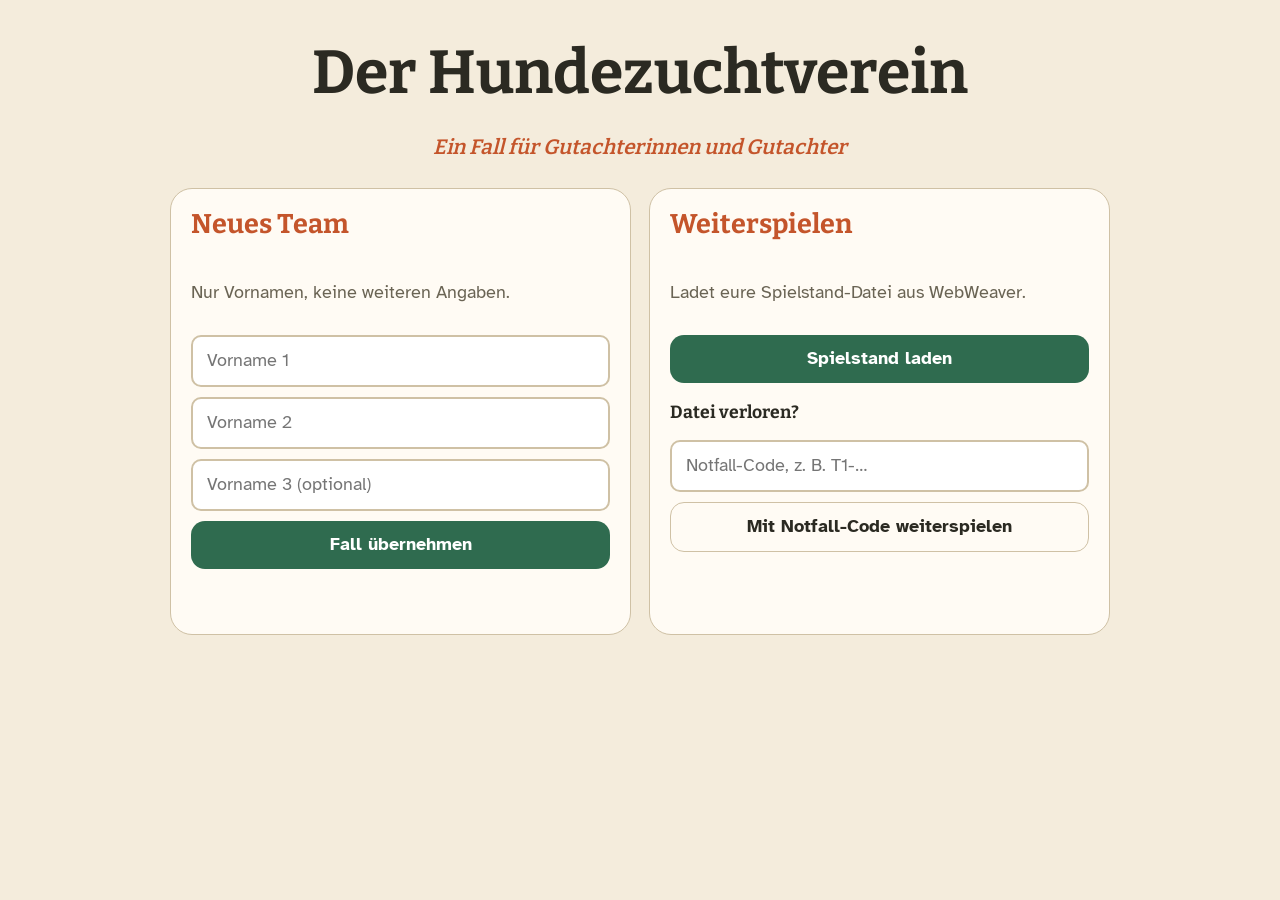
==== raum1/index.html @ d5e6dd5d "Add files via upload" ====
<!DOCTYPE html>
<html lang="de">
<head>
<meta charset="utf-8">
<meta name="viewport" content="width=device-width, initial-scale=1, viewport-fit=cover">
<meta name="robots" content="noindex">
<title>Der Hundezuchtverein</title>
<link rel="stylesheet" href="../engine/tresor.css?v=20261101f">
</head>
<body>
<div id="preview-hint">Das Spiel wird geladen …<br><br>Bleibt diese Meldung stehen, öffnet den Link in Safari und ladet die Seite neu.<br>Hilft das nicht, fehlen Dateien: Bitte der Lehrkraft Bescheid geben.</div>
<script src="../engine/tresor.js?v=20261101f"></script>
<script src="raum1.js?v=20261101f"></script>
</body>
</html>
---- engine/tresor.css ----
/* HUNDEZUCHTVEREIN · helles Design (Kopie der Engine-Gestaltung, bewusst anders als das Evolutionsspiel) */
@font-face { font-family: "Bitter"; src: url("fonts/bitter-latin-600-normal.woff2") format("woff2"); font-weight: 600; font-display: swap; }
@font-face { font-family: "Bitter"; src: url("fonts/bitter-latin-700-normal.woff2") format("woff2"); font-weight: 700; font-display: swap; }
@font-face { font-family: "Atkinson"; src: url("fonts/atkinson-hyperlegible-latin-400-normal.woff2") format("woff2"); font-weight: 400; font-display: swap; }
@font-face { font-family: "Atkinson"; src: url("fonts/atkinson-hyperlegible-latin-700-normal.woff2") format("woff2"); font-weight: 700; font-display: swap; }

:root {
  --night: #F4ECDC; --panel: rgba(255, 252, 245, .97); --panel-solid: #FFFCF5; --line: #CFC1A5;
  --ink: #2B2A22; --muted: #6A6454; --brass: #2F6B4F; --brass-hi: #C4552B; --ok: #2F7D4F; --no: #B3412B;
  --paper: #FFF8E1; --paper-ink: #2B2418;
  --card: #FFFFFF; --card-on: #E3F0E7; --line-hi: #8FA89A; --on-accent: #FFFFFF; --stage-bg: #E4D8C0;
  --serif: "Bitter", Georgia, "Times New Roman", serif;
  --sans: "Atkinson", -apple-system, "Segoe UI", system-ui, sans-serif;
  color-scheme: light;
}
*, *::before, *::after { box-sizing: border-box; }
html, body { height: 100%; margin: 0; }
body { background: var(--night); color: var(--ink); font-family: var(--sans); font-size: 18px; line-height: 1.55;
  -webkit-text-size-adjust: 100%; -webkit-tap-highlight-color: transparent; }
h1, h2, h3 { font-family: var(--serif); font-weight: 700; line-height: 1.15; margin: 0 0 .4em; }
button, input, textarea { font: inherit; color: inherit; }
:focus-visible { outline: 3px solid var(--brass-hi); outline-offset: 3px; }
.muted { color: var(--muted); } .small { font-size: .85em; }

/* Vorschau-Hinweis (wird vom Skript entfernt) */
#preview-hint { position: fixed; top: 0; right: 0; bottom: 0; left: 0; z-index: 999; background: var(--night); display: flex; align-items: center; justify-content: center;
  text-align: center; padding: 30px; font-size: 1.3rem; }

.hot:focus-visible { box-shadow: 0 0 0 3px var(--brass-hi); }
.team-bar { color: var(--brass-hi); }
.warn { border: 1px solid var(--no); border-radius: 14px; padding: 12px 14px; background: rgba(229,154,138,.08); }

/* Knöpfe */
.btn { display: inline-flex; align-items: center; justify-content: center; min-height: 48px; padding: 10px 20px; border-radius: 14px;
  border: 0; background: var(--brass); color: var(--on-accent); font-weight: 700; cursor: pointer; text-decoration: none; }
.btn:active { transform: translateY(1px); }
.btn.ghost { background: transparent; color: var(--ink); border: 1.5px solid var(--line); }
.btn.small { min-height: 44px; padding: 8px 14px; font-size: .95rem; }
.row { display: flex; gap: 10px; flex-wrap: wrap; align-items: center; margin-top: 12px; }
.row.end { justify-content: flex-end; } .row.center { justify-content: center; }
.stack { display: grid; gap: 10px; }
input[type=text], textarea { width: 100%; min-height: 48px; padding: 10px 14px; border-radius: 10px; border: 2px solid var(--line);
  background: #FFFFFF; color: var(--ink); -webkit-user-select: text; user-select: text; }
.row input[type=text] { flex: 1; min-width: 200px; width: auto; }
textarea { resize: vertical; line-height: 1.5; }
.code-in { font-family: var(--serif); font-size: 1.35rem; letter-spacing: .12em; text-transform: uppercase; }
.feedback { min-height: 1.5em; margin-top: 8px; font-weight: 700; }
.feedback.no { color: var(--no); } .feedback.ok { color: var(--ok); }

/* Raum */
.stage { position: fixed; top: 0; right: 0; bottom: 0; left: 0; overflow: hidden; display: flex; align-items: center; justify-content: center; background: var(--stage-bg);
  padding-top: env(safe-area-inset-top, 0px); padding-bottom: env(safe-area-inset-bottom, 0px); -webkit-user-select: none; user-select: none; touch-action: manipulation; }
.scene { position: relative; overflow: hidden; }
.scene-bg { position: absolute; top: 0; right: 0; bottom: 0; left: 0; width: 100%; height: 100%; object-fit: cover; }
.hot { position: absolute; background: transparent; border: 0; border-radius: 14px; cursor: pointer; padding: 0; transition: box-shadow .35s, background .35s; }
.hot.near, .hot.reveal { box-shadow: 0 0 0 2px rgba(196, 85, 43, .55), 0 0 26px rgba(196, 85, 43, .35) inset; background: rgba(196, 85, 43, .07); }
.dark { position: absolute; top: 0; right: 0; bottom: 0; left: 0; pointer-events: none; display: none; transition: opacity .5s;
  background: radial-gradient(circle at var(--x, 80%) var(--y, 75%), rgba(5, 8, 10, 0) 0, rgba(5, 8, 10, 0) 150px, rgba(5, 8, 10, .55) 260px, rgba(5, 8, 10, .8) 420px); }
.dark-mode .dark { display: block; }
.dark-mode.lights-on .dark { opacity: 0; }

.hud { position: absolute; top: 0; left: 0; right: 0; display: flex; justify-content: space-between; align-items: flex-start; gap: 12px;
  padding: calc(12px + env(safe-area-inset-top, 0px)) 16px 12px; pointer-events: none;
  background: linear-gradient(rgba(255, 252, 245, .92), rgba(255, 252, 245, 0)); }
.hud > * { pointer-events: auto; }
.hud-title strong { display: block; font-family: var(--serif); font-size: 1.45rem; text-shadow: 0 1px 6px rgba(255, 252, 245, .9); }
.hud-title span { color: var(--muted); font-size: .9rem; }
.hud-btns { display: flex; gap: 8px; flex-wrap: wrap; justify-content: flex-end; }
.hud-btn { min-height: 44px; padding: 8px 14px; border-radius: 999px; background: rgba(255, 252, 245, .93); border: 1px solid var(--line); cursor: pointer; }
.inv { position: absolute; left: 50%; transform: translateX(-50%); bottom: calc(12px + env(safe-area-inset-bottom, 0px));
  display: flex; gap: 8px; align-items: center; padding: 8px 12px; border-radius: 14px; background: rgba(255, 252, 245, .93); border: 1px solid var(--line); max-width: 94vw; overflow-x: auto; }
.inv-label { color: var(--muted); font-size: .8rem; margin-right: 4px; }
.inv-empty { color: var(--muted); font-size: .85rem; font-style: italic; }
.inv-item { min-height: 44px; padding: 6px 12px; border-radius: 10px; border: 1px solid var(--brass); background: rgba(47, 107, 79, .12); cursor: pointer; font-size: .9rem; }
.rotate { display: none; }
@media (orientation: portrait) and (max-width: 1100px) {
  .rotate { display: flex; position: absolute; top: 0; right: 0; bottom: 0; left: 0; z-index: 50; background: var(--night); align-items: center; justify-content: center; text-align: center; padding: 30px; font-size: 1.25rem; }
}

/* Dialoge */
.dlg { position: fixed; top: 0; right: 0; bottom: 0; left: 0; z-index: 100; background: rgba(40, 52, 44, .55); display: flex; align-items: center; justify-content: center;
  padding: calc(16px + env(safe-area-inset-top, 0px)) 16px calc(16px + env(safe-area-inset-bottom, 0px)); }
.dlg-card { position: relative; width: 100%; max-width: 760px; max-height: 100%; overflow: auto; -webkit-overflow-scrolling: touch;
  background: var(--panel); border: 1px solid var(--line); border-radius: 22px; padding: 22px 24px; box-shadow: 0 24px 70px rgba(40, 40, 30, .28); }
.dlg-card h2 { color: var(--brass-hi); font-size: 1.7rem; padding-right: 44px; }
.dlg-close { position: absolute; top: 10px; right: 10px; width: 44px; height: 44px; border: 0; border-radius: 50%; background: transparent; font-size: 1.8rem; line-height: 1; color: var(--muted); cursor: pointer; }
.dlg-card p { margin: .4em 0 .8em; }
.dlg-world { max-width: 620px; font-family: var(--serif); font-size: 1.2rem; }
.dlg-doc.notebook .doc-text, .dlg-doc.paper .doc-text, .dlg-doc.plaque .doc-text {
  background: var(--paper); color: var(--paper-ink); border-radius: 6px; padding: 18px 20px; font-family: var(--serif); font-size: 1.18rem; line-height: 1.55;
  box-shadow: 0 8px 24px rgba(40, 40, 30, .22); }
.dlg-doc.notebook .doc-text { font-style: italic; transform: rotate(-.5deg); }
.dlg-doc.plaque .doc-text { background: linear-gradient(135deg, #C9A35A, #9C7631); color: #22190A; font-style: normal; }
.dlg-lock { max-width: 560px; }
.dlg-done h2 { color: var(--ok); }

/* Nachrichten */
.msg { display: flex; gap: 14px; align-items: flex-start; margin: 10px 0; }
.msg-face { width: 64px; height: 64px; border-radius: 50%; object-fit: cover; border: 2px solid var(--brass); flex: none; }
.msg-body { background: rgba(47, 107, 79, .07); border: 1px solid var(--line); border-radius: 4px 14px 14px 14px; padding: 10px 14px; flex: 1; }
.msg-from { font-size: .85rem; color: var(--muted); margin-bottom: 4px; } .msg-from strong { color: var(--brass-hi); }
.msg-text p { margin: .2em 0 .5em; }
.hints { margin-top: 16px; border-top: 1px solid var(--line); padding-top: 12px; }

/* Rätsel */
.prompt { font-size: 1.05rem; }
.wheels { display: flex; gap: 14px; justify-content: center; margin: 14px 0; }
.wheel { display: flex; flex-direction: column; align-items: center; background: #FFFFFF; border: 2px solid var(--line); border-radius: 14px; padding: 6px; }
.wheel-btn { width: 64px; height: 52px; border: 0; background: transparent; font-size: 1.3rem; color: var(--brass-hi); cursor: pointer; }
.wheel-val { font-family: var(--serif); font-size: 2.4rem; font-weight: 700; min-width: 64px; text-align: center; }
.cards { display: grid; grid-template-columns: repeat(auto-fit, minmax(150px, 1fr)); gap: 12px; margin: 12px 0; }
.card-item { position: relative; display: flex; flex-direction: column; align-items: center; gap: 4px; padding: 12px; min-height: 140px;
  background: var(--card); border: 2px solid var(--line); border-radius: 14px; cursor: pointer; }
.card-item em { color: var(--muted); font-family: var(--serif); }
.card-item.picked { border-color: var(--brass); background: #252118; }
.card-item .num { position: absolute; top: 8px; right: 8px; min-width: 30px; height: 30px; border-radius: 50%; background: var(--brass); color: var(--on-accent); font-weight: 700; line-height: 30px; }
.card-item .num:empty { display: none; }
.card-art svg { width: 110px; height: 80px; }
.select-stage { position: relative; margin: 12px 0; border-radius: 14px; overflow: hidden; }
.select-stage img { display: block; width: 100%; }
.mark { position: absolute; width: 56px; height: 56px; margin: -28px 0 0 -28px; border-radius: 50%; border: 3px solid var(--brass-hi);
  background: rgba(196, 85, 43, .2); cursor: pointer; box-shadow: 0 0 0 3px rgba(40, 40, 30, .18); }
.mark.on { background: rgba(156, 203, 123, .55); border-color: #DDF2CF; }
.mark-label { position: absolute; top: 58px; left: 50%; transform: translateX(-50%); white-space: nowrap; background: rgba(10, 14, 16, .85);
  color: var(--ink); padding: 2px 8px; border-radius: 6px; font-size: .85rem; pointer-events: none; }
.pool { display: flex; flex-wrap: wrap; gap: 8px; min-height: 52px; margin: 10px 0; }
.chip { min-height: 44px; padding: 8px 14px; border-radius: 999px; border: 2px solid var(--line); background: var(--card); cursor: pointer; }
.chip.active { border-color: var(--brass-hi); background: var(--card-on); }
.targets { display: grid; grid-template-columns: repeat(auto-fit, minmax(200px, 1fr)); gap: 10px; }
.zone { display: block; width: 100%; text-align: left; min-height: 120px; padding: 12px; border-radius: 14px; border: 2px dashed var(--line); background: rgba(47, 107, 79, .06); cursor: pointer; }
.zone strong { display: block; font-family: var(--serif); font-size: 1.15rem; margin-bottom: 6px; }
.zone-cards { display: flex; flex-wrap: wrap; gap: 6px; }
.lbl { display: block; margin: 12px 0 6px; font-weight: 700; }

/* Zoom */
.zoom-box { max-height: 60vh; overflow: auto; border-radius: 14px; background: #000; -webkit-overflow-scrolling: touch; }
.zoom-box img { display: block; width: 100%; }

/* Akte */
.dlg-akte { max-width: 820px; }
.tabs { display: flex; gap: 6px; flex-wrap: wrap; margin: 6px 0 14px; }
.tab { min-height: 44px; padding: 8px 14px; border-radius: 10px; border: 1px solid var(--line); background: transparent; cursor: pointer; }
.tab.on { background: var(--brass); color: var(--on-accent); border-color: var(--brass); font-weight: 700; }
.akte-item { border: 1px solid var(--line); border-radius: 14px; padding: 12px 14px; margin: 10px 0; background: rgba(47, 107, 79, .06); }
.akte-item.evidence { border-color: var(--brass); }
.merksatz { border-left: 4px solid var(--brass); padding-left: 12px; font-family: var(--serif); font-size: 1.1rem; }

/* Meldung */
.toast { position: fixed; left: 50%; top: calc(80px + env(safe-area-inset-top, 0px)); transform: translateX(-50%); z-index: 200; max-width: min(620px, 90vw);
  background: rgba(255, 252, 245, .97); border: 1px solid var(--brass); border-radius: 14px; padding: 10px 16px; text-align: center; opacity: 0; transition: opacity .3s; pointer-events: none; }
.toast.show { opacity: 1; }

/* Startseite */
.start-bg { position: fixed; top: 0; right: 0; bottom: 0; left: 0; background: center / cover no-repeat; opacity: .9; z-index: -1; }
#start { max-width: 980px; margin: 0 auto; padding: calc(28px + env(safe-area-inset-top, 0px)) 20px 40px; }
.start-head { text-align: center; margin: 10px 0 24px; }
.start-head h1 { font-size: clamp(2.4rem, 6vw, 3.8rem); none; }
.start-head .sub { font-family: var(--serif); font-style: italic; font-size: 1.3rem; color: var(--brass-hi); none; }
.start-panels { display: grid; grid-template-columns: repeat(auto-fit, minmax(300px, 1fr)); gap: 18px; }
.panel { background: var(--panel); border: 1px solid var(--line); border-radius: 22px; padding: 20px; display: grid; gap: 10px; align-content: start; }
.panel h2 { color: var(--brass-hi); } .panel h3 { font-size: 1.1rem; margin-top: 10px; }
.team { text-align: center; font-family: var(--serif); font-size: 1.2rem; }
.plan { display: grid; grid-template-columns: repeat(auto-fit, minmax(210px, 1fr)); gap: 14px; margin: 18px 0; }
.plan-room { display: flex; flex-direction: column; gap: 4px; min-height: 110px; padding: 16px; border-radius: 16px; text-decoration: none; color: var(--ink);
  background: var(--panel); border: 2px solid var(--c, var(--brass)); }
.plan-room strong { font-family: var(--serif); font-size: 1.3rem; color: var(--c, var(--brass-hi)); }
.plan-room.closed { border-color: var(--line); opacity: .55; }
.plan-room.closed strong { color: var(--muted); }

/* ===== Engine 1.2: Textkarten, Lückensatz, Einspruch, Tabellen, Notfall auf Papier ===== */
.dlg-card h3 { font-family: var(--serif); font-size: 1.15rem; color: var(--brass-hi); margin: 18px 0 8px; }
.opts { display: grid; gap: 8px; margin: 8px 0; }
.opt { display: flex; gap: 12px; align-items: flex-start; text-align: left; min-height: 52px; padding: 10px 14px; border-radius: 14px;
  border: 2px solid var(--line); background: var(--card); cursor: pointer; line-height: 1.4; }
.opt:hover { border-color: var(--line-hi); }
.opt.on { border-color: var(--brass-hi); background: var(--card-on); }
.opt-tag { flex: none; min-width: 2.2em; font-family: var(--serif); font-weight: 700; color: var(--brass-hi); }
.opt-text { flex: 1; }
.cloze { line-height: 2.6; font-size: 1.05rem; margin: 10px 0; }
.cloze strong { color: var(--brass-hi); font-family: var(--serif); }
select.gap { display: inline-block; max-width: 100%; min-height: 44px; margin: 2px 4px; padding: 6px 10px; border-radius: 10px;
  border: 2px solid var(--brass); background: var(--card); color: var(--ink); font: inherit; }
.konter { margin-top: 8px; }
.evi { border: 1px solid var(--line); border-radius: 10px; margin: 6px 0; padding: 6px 12px; background: rgba(47, 107, 79, .06); }
.evi summary { cursor: pointer; min-height: 44px; display: flex; align-items: center; font-weight: 700; }
.evi .doc-text { background: transparent; padding: 4px 0 8px; }
.tbl-wrap { overflow-x: auto; margin: 8px 0; }
table.data { border-collapse: collapse; width: 100%; font-size: .95rem; }
table.data th, table.data td { border: 1px solid var(--line); padding: 6px 10px; text-align: left; }
table.data th { background: #1B2A2B; color: var(--brass-hi); font-family: var(--serif); }
.paper-task { border-left: 4px solid var(--brass); padding: 8px 12px; background: rgba(47, 107, 79, .08); }
.check { display: flex; gap: 10px; align-items: center; min-height: 48px; cursor: pointer; }
.check input { width: 26px; height: 26px; accent-color: #C99A45; }

.einspruch-sum { margin: 14px 0 4px; padding: 8px 12px; border-left: 4px solid var(--brass); background: rgba(47, 107, 79, .08); font-size: .95rem; }

/* ===== Engine 1.3: optionale Sprachaufnahmen ===== */
.audio-box { margin: 10px 0 12px; padding: 8px 12px; border: 1px solid var(--line); border-radius: 14px; background: rgba(47, 107, 79, .07); }
.audio-label { display: block; font-size: .85rem; color: var(--muted); margin-bottom: 4px; }
.audio-box audio { width: 100%; min-height: 44px; }
.dlg-doc.paper .audio-box, .dlg-doc.notebook .audio-box { background: rgba(47, 107, 79, .08); }

/* ===== Engine 1.3: Nachschlagen ===== */
.ref { border: 1px solid var(--line); border-radius: 14px; padding: 2px 14px 8px; margin: 12px 0 14px; background: rgba(47, 107, 79, .06); }
.ref summary { min-height: 44px; display: flex; align-items: center; font-weight: 700; color: var(--brass-hi); cursor: pointer; }
.ref-item { margin: 6px 0 10px; padding-top: 8px; border-top: 1px dashed var(--line); font-size: .98rem; }
.ref-item .doc-text { font-family: var(--serif); font-size: 1.05rem; background: rgba(47, 107, 79, .07); padding: 8px 12px; border-radius: 8px; }
.ref-own { font-style: italic; background: rgba(47, 107, 79, .08); border-left: 4px solid var(--brass); padding: 6px 12px; }

/* Freitext mit Nachschlagen: auf breiten Bildschirmen zwei Spalten (links schreiben, rechts nachschlagen) */
@media (min-width: 900px) {
  .dlg-card.has-ref { display: grid; grid-template-columns: minmax(0, 1fr) minmax(0, 1fr); column-gap: 22px; align-content: start; max-width: 1080px; }
  .dlg-card.has-ref > * { grid-column: 1; }
  .dlg-card.has-ref > .ref { grid-column: 2; grid-row: 2 / span 8; align-self: start; margin: 0; max-height: 68vh; overflow: auto; }
}

.audio-msg { display: none; font-size: .92rem; color: #E59A8A; }
.audio-msg a { color: var(--brass-hi); }

/* ---------- Neue Rätselformate ab Engine 1.4 ---------- */
/* Markieren im Text: Farbe nie allein, hinter jeder Markierung steht das Wort in Klammern */
.pens { display: flex; flex-wrap: wrap; gap: 8px; margin: 10px 0; }
.pen { min-height: 48px; padding: 8px 16px; border-radius: 999px; border: 2px solid var(--line); background: var(--card); color: var(--ink); cursor: pointer; font: inherit; }
.pen.on { border-color: var(--brass-hi); background: var(--card-on); font-weight: 700; }
.markup-text { line-height: 2.3; font-size: 1.08rem; margin: 12px 0; padding: 14px; border-radius: 14px; background: rgba(47, 107, 79, .07); border: 1px solid var(--line); }
.seg { display: inline; padding: 4px 6px; margin: 0 1px; border-radius: 8px; border: 2px solid transparent; background: transparent; color: var(--ink); font: inherit; text-align: left; cursor: pointer; }
.seg:hover { border-color: var(--line-hi); }
.seg-nr { font-family: var(--serif); font-weight: 700; color: var(--brass-hi); }
.seg-tag { font-weight: 700; font-size: .9rem; }
.seg.m-beo { border-bottom: 4px solid var(--brass-hi); background: rgba(196, 85, 43, .18); }
.seg.m-deu { border: 2px dashed #9CCB7B; background: rgba(156, 203, 123, .16); }
/* Nachfragen */
.annahmen { margin: 10px 0; padding: 10px 14px; border-left: 4px solid var(--brass); background: rgba(47, 107, 79, .08); font-size: .97rem; }
.annahmen p { margin: 6px 0; }
.nf-rows { display: grid; gap: 14px; margin: 12px 0; }
.nf-row { padding: 12px 14px; border-radius: 14px; border: 1px solid var(--line); background: rgba(47, 107, 79, .06); }
.nf-say { margin: 0 0 8px; font-family: var(--serif); font-size: 1.08rem; }
.nf-reply { margin-top: 8px; }
.nf-label { display: block; margin-top: 8px; }
/* Netz verbinden */
.net-stage { position: relative; height: 430px; margin: 12px 0 6px; border-radius: 14px; border: 1px dashed var(--line); background: rgba(47, 107, 79, .06); overflow: hidden; }
.net-lines { position: absolute; left: 0; top: 0; width: 100%; height: 100%; pointer-events: none; }
.net-node { position: absolute; transform: translate(-50%, -50%); width: 34%; min-width: 150px; max-width: 260px; padding: 10px 12px; text-align: left; border-radius: 14px;
  border: 2px solid var(--line); background: var(--panel-solid); color: var(--ink); font: inherit; font-size: .95rem; line-height: 1.35; cursor: pointer; display: flex; gap: 8px; align-items: flex-start; z-index: 1; }
.net-node strong { flex: none; font-family: var(--serif); color: var(--brass-hi); }
.net-node.from { border-color: var(--brass-hi); background: var(--card-on); }
.net-edges { display: flex; flex-wrap: wrap; gap: 8px; margin: 6px 0 10px; align-items: center; }
.net-edges .edge { white-space: nowrap; }
@media (max-width: 640px) { .net-stage { height: 560px; } .net-node { width: 44%; } }
/* Aufgabe auf Papier */
.sample-chain { margin: 10px 0; padding-left: 1.4em; }
.sample-chain li { margin: 6px 0; padding: 6px 10px; border-radius: 10px; background: rgba(47, 107, 79, .08); list-style: decimal; }
.sample-chain li + li::before { content: ''; }

/* ---------- Schloss-Animation ab Engine 1.5 ---------- */
.fx-lock { position: fixed; inset: 0; z-index: 2000; display: flex; flex-direction: column; align-items: center; justify-content: center; padding: 20px; text-align: center;
  background: radial-gradient(circle at 50% 42%, #1B2A2C 0%, #080C0D 70%); color: var(--ink); overflow: hidden; animation: fxFade .35s ease-out; }
.fx-lock.out { opacity: 0; transition: opacity .3s; }
.fx-glow { position: absolute; left: 50%; top: 40%; width: 640px; height: 640px; margin: -320px 0 0 -320px; border-radius: 50%; opacity: 0;
  background: radial-gradient(circle, rgba(196, 85, 43, .55) 0%, rgba(47, 107, 79, .18) 40%, rgba(47, 107, 79, 0) 70%); animation: fxGlow 2.4s ease-out 2.35s forwards; }
.fx-ring { position: absolute; left: 50%; top: 40%; width: 260px; height: 260px; margin: -130px 0 0 -130px; border-radius: 50%; border: 4px solid var(--brass-hi); opacity: 0; animation: fxRing 1.3s ease-out 2.45s forwards; }
.fx-ring.r2 { animation-delay: 2.75s; border-width: 2px; }
.fx-stage { position: relative; width: min(240px, 52vw); }
.fx-svg { width: 100%; height: auto; display: block; filter: drop-shadow(0 8px 24px rgba(40, 40, 30, .28)); animation: fxShake .5s ease-in-out 1.95s; }
.fx-shackle { transform-origin: 82px 132px; animation: fxShackle 1s ease-in-out 2.35s forwards; }
.fx-body { animation: fxFlash .9s ease-out 2.35s; }
.fx-sparks { position: absolute; left: 50%; top: 47%; width: 0; height: 0; }
.spark { position: absolute; left: -4px; top: -4px; width: 8px; height: 8px; border-radius: 50%; background: var(--brass-hi); box-shadow: 0 0 10px 2px rgba(196, 85, 43, .9); opacity: 0;
  animation: fxSpark 1.2s ease-out calc(2.45s + var(--dl)) forwards; }
.fx-lamps { display: flex; gap: 26px; margin: 18px 0 10px; }
.fx-lamp { display: flex; flex-direction: column; align-items: center; gap: 6px; font-size: .95rem; color: var(--muted); }
.fx-lamp i { width: 22px; height: 22px; border-radius: 50%; background: #2A3331; border: 2px solid var(--line); }
.fx-lamp span { font-family: var(--serif); letter-spacing: .02em; }
.fx-lamp.l1 i { animation: fxLamp .4s ease-out .5s forwards; } .fx-lamp.l2 i { animation: fxLamp .4s ease-out 1.1s forwards; } .fx-lamp.l3 i { animation: fxLamp .4s ease-out 1.7s forwards; }
.fx-lamp.l1 span { animation: fxLampText .4s ease-out .5s forwards; } .fx-lamp.l2 span { animation: fxLampText .4s ease-out 1.1s forwards; } .fx-lamp.l3 span { animation: fxLampText .4s ease-out 1.7s forwards; }
.fx-title { margin: 6px 0 4px; font-family: var(--serif); font-size: clamp(1.9rem, 6vw, 3rem); color: var(--brass-hi); letter-spacing: .03em; opacity: 0; transform: translateY(14px); animation: fxIn .7s ease-out 3.1s forwards; }
.fx-text { margin: 0 0 18px; max-width: 34em; font-size: 1.1rem; opacity: 0; animation: fxIn .7s ease-out 3.5s forwards; }
.fx-next { opacity: 0; pointer-events: none; animation: fxIn .5s ease-out 4.1s forwards; }
.fx-lock.done .fx-next { opacity: 1; pointer-events: auto; animation: none; }
.fx-skip { position: absolute; top: calc(14px + env(safe-area-inset-top, 0px)); right: 16px; min-height: 44px; padding: 8px 14px; background: transparent; border: 1.5px solid var(--line); border-radius: 14px; color: var(--muted); font: inherit; cursor: pointer; }
.fx-lock.done .fx-skip { display: none; }
@keyframes fxFade { from { opacity: 0; } to { opacity: 1; } }
@keyframes fxLamp { to { background: #FFE9A8; border-color: #FFF4CF; box-shadow: 0 0 18px 6px rgba(255, 224, 140, .85); } }
@keyframes fxLampText { to { color: var(--ink); } }
@keyframes fxShake { 0%, 100% { transform: translateX(0); } 20% { transform: translateX(-6px) rotate(-1.5deg); } 40% { transform: translateX(6px) rotate(1.5deg); } 60% { transform: translateX(-4px); } 80% { transform: translateX(4px); } }
@keyframes fxShackle { 0% { transform: translateY(0) rotate(0); } 40% { transform: translateY(-30px) rotate(0); } 100% { transform: translateY(-30px) rotate(-42deg); } }
@keyframes fxFlash { 0% { filter: brightness(1); } 35% { filter: brightness(2.2); } 100% { filter: brightness(1); } }
@keyframes fxRing { 0% { transform: scale(.25); opacity: .95; } 100% { transform: scale(3.4); opacity: 0; } }
@keyframes fxGlow { 0% { opacity: 0; transform: scale(.4); } 30% { opacity: 1; } 100% { opacity: .55; transform: scale(1.1); } }
@keyframes fxSpark { 0% { opacity: 1; transform: translate(0, 0) scale(1); } 100% { opacity: 0; transform: translate(var(--dx), var(--dy)) scale(.2); } }
@keyframes fxIn { to { opacity: 1; transform: none; } }
/* Wer Bewegung abgeschaltet hat (oder „Überspringen“ wählt), sieht sofort das Endbild */
.fx-lock.still *, .fx-lock.still { animation: none !important; }
.fx-lock.still .fx-shackle { transform: translateY(-30px) rotate(-42deg); }
.fx-lock.still .fx-lamp i { background: #FFE9A8; border-color: #FFF4CF; box-shadow: 0 0 14px 4px rgba(255, 224, 140, .7); }
.fx-lock.still .fx-lamp span { color: var(--ink); }
.fx-lock.still .fx-glow { opacity: .5; }
.fx-lock.still .fx-title, .fx-lock.still .fx-text { opacity: 1; transform: none; }
.fx-lock.still .fx-ring, .fx-lock.still .spark { opacity: 0; }
.fx-lock.still .fx-next { opacity: 1; pointer-events: auto; }
/* Effekte dürfen nie Eingaben abfangen; Knöpfe liegen immer oben */
.fx-glow, .fx-ring, .fx-stage, .fx-sparks, .spark, .fx-lamps, .fx-title, .fx-text { pointer-events: none; }
.fx-next, .fx-skip { position: relative; z-index: 5; }
.fx-skip { position: absolute; }
.fx-svg { overflow: visible; }

/* ---------- V2.1: kompaktere Rätsel, lesbarere Markierung ---------- */
.pen { display: flex; flex-direction: column; align-items: flex-start; gap: 2px; text-align: left; border-radius: 16px; padding: 8px 16px; }
.pen small { font-weight: 400; font-size: .85rem; color: var(--muted); }
.markup-text { display: grid; gap: 6px; line-height: 1.45; padding: 10px; font-size: 1.05rem; }
.seg { display: flex; gap: 10px; align-items: baseline; width: 100%; min-height: 48px; margin: 0; padding: 8px 12px; border-radius: 10px; }
.seg-text { flex: 1; }
.seg-tag { flex: none; margin-left: auto; white-space: nowrap; font-size: .85rem; }
.markup-note { margin: 6px 2px 0; }
.annahmen { font-size: .93rem; margin: 6px 0; padding: 8px 12px; }
.annahmen p { margin: 4px 0; }
.nf-rows { gap: 10px; margin: 8px 0; }
.nf-row { padding: 10px 12px; }
.nf-say { margin: 0 0 8px; font-size: 1rem; }
.nf-line { display: flex; flex-wrap: wrap; gap: 10px 16px; align-items: center; }
.nf-label { margin: 0; display: flex; gap: 8px; align-items: center; }
.nf-reply { margin-top: 8px; }
@media (min-width: 700px) { .opts.grid2 { grid-template-columns: 1fr 1fr; } }
@media (min-width: 700px) { .mappe { display: grid; grid-template-columns: 1fr 1fr; gap: 8px; align-items: start; } .mappe details[open] { grid-column: 1 / -1; } }

/* ---------- V2.2 ---------- */
/* Querformat-Hinweis liegt über allem, auch über Dialogen (sonst scheint er durch deren Hintergrund) */
@media (orientation: portrait) and (max-width: 1100px) { .rotate { position: fixed; z-index: 3000; } }
.cloze-row { margin: 6px 0; line-height: 1.6; }
.cloze-row select.gap { max-width: 100%; }
.cloze-row select.gap.block { display: block; width: 100%; margin: 4px 0 0; }

/* ---------- Engine 1.8: Untersuchungsobjekt, Widerspruch markieren, Tabelle ausfüllen ---------- */
.dlg-card.dlg-wide { max-width: 1100px; }
.obj-wrap { display: grid; gap: 14px; margin: 8px 0; }
@media (min-width: 900px) { .obj-wrap { grid-template-columns: minmax(0, 1.15fr) minmax(0, 1fr); align-items: start; } }
.obj-tools { margin: 0 0 8px; }
.obj-tools .pen { min-height: 44px; padding: 6px 14px; }
.obj-stage { position: relative; display: inline-block; max-width: 100%; border-radius: 14px; overflow: hidden; background: #000; vertical-align: top; }
.obj-stage img { display: block; max-width: 100%; max-height: 52vh; width: auto; height: auto; }
.obj-spots { position: absolute; inset: 0; }
.obj-spot { position: absolute; min-width: 44px; min-height: 44px; border: 2px dashed rgba(196, 85, 43, .75); border-radius: 10px; background: rgba(196, 85, 43, .08); cursor: pointer; padding: 0; color: var(--ink); }
.obj-spot.sel { border-style: solid; border-color: var(--brass-hi); background: rgba(196, 85, 43, .22); }
.obj-spot.marked { border: 3px solid #9CCB7B; background: rgba(156, 203, 123, .2); }
.obj-tag { position: absolute; left: 50%; bottom: 100%; transform: translate(-50%, -2px); white-space: nowrap; font-size: .8rem; background: rgba(10, 14, 16, .9); padding: 1px 6px; border-radius: 6px; pointer-events: none; }
.obj-tag:empty { display: none; }
.obj-befund { min-height: 88px; padding: 10px 12px; border-radius: 14px; border: 1px solid var(--line); background: rgba(47, 107, 79, .07); font-size: .98rem; }
.obj-befund p { margin: 0 0 6px; }
.obj-rows { display: grid; gap: 6px; margin-top: 10px; }
.obj-row { display: grid; grid-template-columns: minmax(0, 1fr) minmax(0, 13em); gap: 8px; align-items: center; font-size: .95rem; }
.obj-row select.gap { width: 100%; margin: 0; }
.wd-wrap { display: grid; gap: 14px; margin: 8px 0; }
@media (min-width: 760px) { .wd-wrap { grid-template-columns: 1fr 1fr; } }
.wd-col h3 { margin-top: 4px; }
.wd-block { margin: 0 0 10px; padding: 8px 10px; border-radius: 14px; border: 1px solid var(--line); background: rgba(47, 107, 79, .06); }
.wd-title { display: block; font-family: var(--serif); color: var(--brass-hi); margin-bottom: 4px; }
.wd-items { display: flex; flex-wrap: wrap; gap: 6px; }
.wd-item { display: inline-block; text-align: left; min-height: 44px; margin: 0; padding: 8px 12px; border-radius: 10px; border: 2px solid var(--line); background: var(--card); color: var(--ink); font: inherit; cursor: pointer; }
.wd-item.on { border-color: var(--brass-hi); background: var(--card-on); font-weight: 700; }
table.tb-fill td { padding: 4px; }
.tb-cell { width: 100%; min-height: 44px; padding: 6px 8px; border-radius: 8px; border: 2px dashed var(--line); background: var(--card); color: var(--muted); font: inherit; cursor: pointer; }
/* Zustände nur als Wort, alle gleich umrandet: Farbe darf nicht wie richtig/falsch wirken */
.tb-cell.s-j, .tb-cell.s-n, .tb-cell.s-x { border: 2px solid var(--brass); color: var(--ink); }
.doc-img { display: block; max-width: 100%; max-height: 40vh; margin: 6px 0; border-radius: 8px; }
/* ---------- Engine 1.9: Untersuchungsobjekt „zeigen“ schrittweise ---------- */
.obj-right { display: grid; gap: 10px; align-content: start; }
.obj-step { padding: 10px 14px; border-radius: 14px; border: 2px solid var(--brass); background: rgba(47, 107, 79, .08); }
.obj-step p { margin: 0 0 6px; }
.obj-step .row { margin-top: 4px; }
.obj-step-nr { font-size: .85rem; color: var(--muted); }
.obj-step-text { font-family: var(--serif); font-size: 1.2rem; }
.obj-list { display: grid; gap: 4px; }
.obj-li { display: grid; grid-template-columns: 1.6em minmax(0, 1fr) auto; gap: 8px; align-items: center; min-height: 44px; padding: 6px 10px; text-align: left;
  border-radius: 10px; border: 1px solid var(--line); background: rgba(47, 107, 79, .06); color: var(--ink); font: inherit; font-size: .92rem; cursor: pointer; }
.obj-li.on { border: 2px solid var(--brass-hi); }
.obj-li-nr { font-family: var(--serif); color: var(--brass-hi); font-weight: 700; }
.obj-li-ans { white-space: nowrap; font-size: .88rem; }

/* ---------- Engine 2.0: Sammelwand, Simulation, Freitext mit Haken ---------- */
.dlg-card.dlg-wall { max-width: 1100px; }
.wall-board { position: relative; border-radius: 14px; border: 1px dashed var(--line); background: rgba(47, 107, 79, .06); overflow: auto; touch-action: none; }
.wall-card { position: absolute; width: 22%; min-height: 64px; padding: 8px 10px; border-radius: 10px; border: 2px solid var(--line); background: var(--panel-solid);
  color: var(--ink); cursor: grab; user-select: none; -webkit-user-select: none; font-size: .9rem; line-height: 1.3; box-shadow: 0 4px 12px rgba(40, 40, 30, .18); }
.wall-card.drag { cursor: grabbing; border-color: var(--brass-hi); z-index: 5; }
.wall-card strong { display: block; }
.wall-tag { display: block; font-size: .75rem; color: var(--brass-hi); text-transform: uppercase; letter-spacing: .04em; margin-bottom: 2px; }
.wall-card.k-daten { border-color: #6FA8B0; }
.wall-card.k-ergebnis { border-color: var(--brass); }
.sim-wrap { display: grid; gap: 14px; margin: 8px 0; }
@media (min-width: 900px) { .sim-wrap { grid-template-columns: minmax(0, 1fr) minmax(0, 1fr); align-items: start; } }
.sim-controls { display: grid; gap: 8px; }
.sim-ctl { display: flex; flex-wrap: wrap; gap: 6px; align-items: center; }
.sim-ctl-label { width: 100%; font-size: .9rem; }
.sim-ctl .pen { min-height: 44px; padding: 6px 12px; }
.sim-out { min-height: 120px; padding: 10px 12px; border-radius: 14px; border: 1px solid var(--line); background: rgba(47, 107, 79, .06); }
.sim-saved { margin-top: 8px; font-size: .92rem; }
.sim-saved p { margin: 2px 0; }
.ft-checks { margin: 8px 0; }
.ft-sample { margin: 8px 0; }
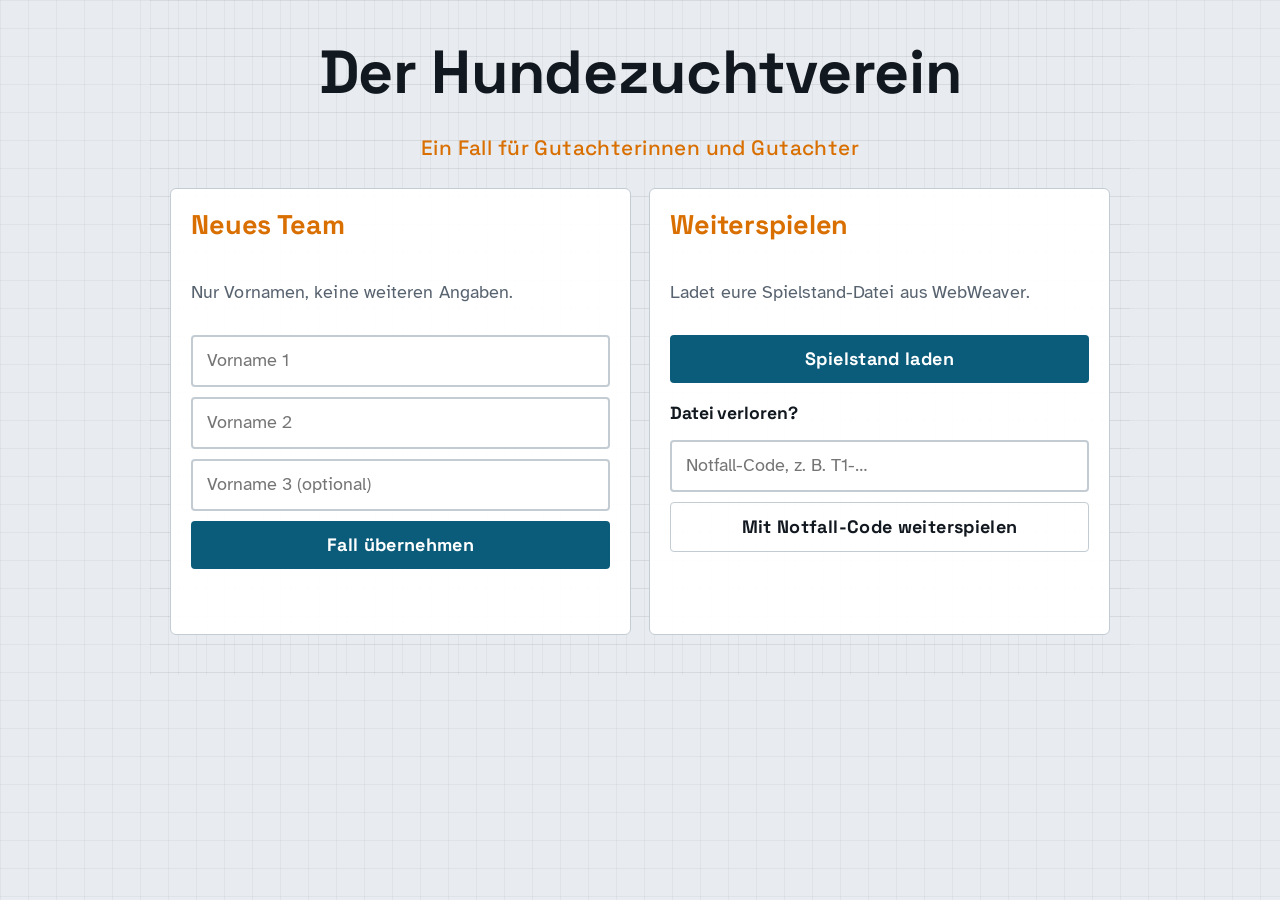
==== commit e1974094: "Add files via upload" ====
--- a/raum1/index.html
+++ b/raum1/index.html
@@ -5,11 +5,11 @@
 <meta name="viewport" content="width=device-width, initial-scale=1, viewport-fit=cover">
 <meta name="robots" content="noindex">
 <title>Der Hundezuchtverein</title>
-<link rel="stylesheet" href="../engine/tresor.css?v=20261101f">
+<link rel="stylesheet" href="../engine/tresor.css?v=20261102b">
 </head>
 <body>
 <div id="preview-hint">Das Spiel wird geladen …<br><br>Bleibt diese Meldung stehen, öffnet den Link in Safari und ladet die Seite neu.<br>Hilft das nicht, fehlen Dateien: Bitte der Lehrkraft Bescheid geben.</div>
-<script src="../engine/tresor.js?v=20261101f"></script>
-<script src="raum1.js?v=20261101f"></script>
+<script src="../engine/tresor.js?v=20261102b"></script>
+<script src="raum1.js?v=20261102b"></script>
 </body>
 </html>
--- a/engine/tresor.css
+++ b/engine/tresor.css
@@ -1,15 +1,18 @@
-/* HUNDEZUCHTVEREIN · helles Design (Kopie der Engine-Gestaltung, bewusst anders als das Evolutionsspiel) */
-@font-face { font-family: "Bitter"; src: url("fonts/bitter-latin-600-normal.woff2") format("woff2"); font-weight: 600; font-display: swap; }
-@font-face { font-family: "Bitter"; src: url("fonts/bitter-latin-700-normal.woff2") format("woff2"); font-weight: 700; font-display: swap; }
+/* HUNDEZUCHTVEREIN · sachlicher Akten-Look für Klasse 10 (Kopie der Engine-Gestaltung, bewusst anders als das Evolutionsspiel) */
+@font-face { font-family: "Grotesk"; src: url("fonts/space-grotesk-latin-500-normal.woff2") format("woff2"); font-weight: 500; font-display: swap; }
+@font-face { font-family: "Grotesk"; src: url("fonts/space-grotesk-latin-700-normal.woff2") format("woff2"); font-weight: 700; font-display: swap; }
+@font-face { font-family: "PlexMono"; src: url("fonts/ibm-plex-mono-latin-400-normal.woff2") format("woff2"); font-weight: 400; font-display: swap; }
+@font-face { font-family: "PlexMono"; src: url("fonts/ibm-plex-mono-latin-500-normal.woff2") format("woff2"); font-weight: 500; font-display: swap; }
 @font-face { font-family: "Atkinson"; src: url("fonts/atkinson-hyperlegible-latin-400-normal.woff2") format("woff2"); font-weight: 400; font-display: swap; }
 @font-face { font-family: "Atkinson"; src: url("fonts/atkinson-hyperlegible-latin-700-normal.woff2") format("woff2"); font-weight: 700; font-display: swap; }
 
 :root {
-  --night: #F4ECDC; --panel: rgba(255, 252, 245, .97); --panel-solid: #FFFCF5; --line: #CFC1A5;
-  --ink: #2B2A22; --muted: #6A6454; --brass: #2F6B4F; --brass-hi: #C4552B; --ok: #2F7D4F; --no: #B3412B;
-  --paper: #FFF8E1; --paper-ink: #2B2418;
-  --card: #FFFFFF; --card-on: #E3F0E7; --line-hi: #8FA89A; --on-accent: #FFFFFF; --stage-bg: #E4D8C0;
-  --serif: "Bitter", Georgia, "Times New Roman", serif;
+  --night: #E8ECF0; --panel: rgba(255, 255, 255, .98); --panel-solid: #FFFFFF; --line: #C3CBD3;
+  --ink: #12181F; --muted: #586370; --brass: #0B5C7A; --brass-hi: #D96F00; --ok: #1F7A4D; --no: #B42318;
+  --paper: #F6F8FA; --paper-ink: #12181F;
+  --card: #FFFFFF; --card-on: #D9EAF2; --line-hi: #6E8798; --on-accent: #FFFFFF; --stage-bg: #CBD3DA;
+  --serif: "Grotesk", "Segoe UI", system-ui, sans-serif;
+  --mono: "PlexMono", ui-monospace, Menlo, Consolas, monospace;
   --sans: "Atkinson", -apple-system, "Segoe UI", system-ui, sans-serif;
   color-scheme: light;
 }
@@ -28,10 +31,10 @@
 
 .hot:focus-visible { box-shadow: 0 0 0 3px var(--brass-hi); }
 .team-bar { color: var(--brass-hi); }
-.warn { border: 1px solid var(--no); border-radius: 14px; padding: 12px 14px; background: rgba(229,154,138,.08); }
+.warn { border: 1px solid var(--no); border-radius: 4px; padding: 12px 14px; background: rgba(229,154,138,.08); }
 
 /* Knöpfe */
-.btn { display: inline-flex; align-items: center; justify-content: center; min-height: 48px; padding: 10px 20px; border-radius: 14px;
+.btn { display: inline-flex; align-items: center; justify-content: center; min-height: 48px; padding: 10px 20px; border-radius: 4px;
   border: 0; background: var(--brass); color: var(--on-accent); font-weight: 700; cursor: pointer; text-decoration: none; }
 .btn:active { transform: translateY(1px); }
 .btn.ghost { background: transparent; color: var(--ink); border: 1.5px solid var(--line); }
@@ -39,7 +42,7 @@
 .row { display: flex; gap: 10px; flex-wrap: wrap; align-items: center; margin-top: 12px; }
 .row.end { justify-content: flex-end; } .row.center { justify-content: center; }
 .stack { display: grid; gap: 10px; }
-input[type=text], textarea { width: 100%; min-height: 48px; padding: 10px 14px; border-radius: 10px; border: 2px solid var(--line);
+input[type=text], textarea { width: 100%; min-height: 48px; padding: 10px 14px; border-radius: 4px; border: 2px solid var(--line);
   background: #FFFFFF; color: var(--ink); -webkit-user-select: text; user-select: text; }
 .row input[type=text] { flex: 1; min-width: 200px; width: auto; }
 textarea { resize: vertical; line-height: 1.5; }
@@ -52,8 +55,8 @@
   padding-top: env(safe-area-inset-top, 0px); padding-bottom: env(safe-area-inset-bottom, 0px); -webkit-user-select: none; user-select: none; touch-action: manipulation; }
 .scene { position: relative; overflow: hidden; }
 .scene-bg { position: absolute; top: 0; right: 0; bottom: 0; left: 0; width: 100%; height: 100%; object-fit: cover; }
-.hot { position: absolute; background: transparent; border: 0; border-radius: 14px; cursor: pointer; padding: 0; transition: box-shadow .35s, background .35s; }
-.hot.near, .hot.reveal { box-shadow: 0 0 0 2px rgba(196, 85, 43, .55), 0 0 26px rgba(196, 85, 43, .35) inset; background: rgba(196, 85, 43, .07); }
+.hot { position: absolute; background: transparent; border: 0; border-radius: 4px; cursor: pointer; padding: 0; transition: box-shadow .35s, background .35s; }
+.hot.near, .hot.reveal { box-shadow: 0 0 0 2px rgba(217, 111, 0, .55), 0 0 26px rgba(217, 111, 0, .35) inset; background: rgba(217, 111, 0, .07); }
 .dark { position: absolute; top: 0; right: 0; bottom: 0; left: 0; pointer-events: none; display: none; transition: opacity .5s;
   background: radial-gradient(circle at var(--x, 80%) var(--y, 75%), rgba(5, 8, 10, 0) 0, rgba(5, 8, 10, 0) 150px, rgba(5, 8, 10, .55) 260px, rgba(5, 8, 10, .8) 420px); }
 .dark-mode .dark { display: block; }
@@ -61,34 +64,34 @@
 
 .hud { position: absolute; top: 0; left: 0; right: 0; display: flex; justify-content: space-between; align-items: flex-start; gap: 12px;
   padding: calc(12px + env(safe-area-inset-top, 0px)) 16px 12px; pointer-events: none;
-  background: linear-gradient(rgba(255, 252, 245, .92), rgba(255, 252, 245, 0)); }
+  background: linear-gradient(rgba(232, 236, 240, .92), rgba(232, 236, 240, 0)); }
 .hud > * { pointer-events: auto; }
-.hud-title strong { display: block; font-family: var(--serif); font-size: 1.45rem; text-shadow: 0 1px 6px rgba(255, 252, 245, .9); }
+.hud-title strong { display: block; font-family: var(--serif); font-size: 1.45rem; text-shadow: 0 1px 6px rgba(232, 236, 240, .9); }
 .hud-title span { color: var(--muted); font-size: .9rem; }
 .hud-btns { display: flex; gap: 8px; flex-wrap: wrap; justify-content: flex-end; }
-.hud-btn { min-height: 44px; padding: 8px 14px; border-radius: 999px; background: rgba(255, 252, 245, .93); border: 1px solid var(--line); cursor: pointer; }
+.hud-btn { min-height: 44px; padding: 8px 14px; border-radius: 4px; background: rgba(255, 255, 255, .94); border: 1px solid var(--line); cursor: pointer; }
 .inv { position: absolute; left: 50%; transform: translateX(-50%); bottom: calc(12px + env(safe-area-inset-bottom, 0px));
-  display: flex; gap: 8px; align-items: center; padding: 8px 12px; border-radius: 14px; background: rgba(255, 252, 245, .93); border: 1px solid var(--line); max-width: 94vw; overflow-x: auto; }
+  display: flex; gap: 8px; align-items: center; padding: 8px 12px; border-radius: 4px; background: rgba(255, 255, 255, .94); border: 1px solid var(--line); max-width: 94vw; overflow-x: auto; }
 .inv-label { color: var(--muted); font-size: .8rem; margin-right: 4px; }
 .inv-empty { color: var(--muted); font-size: .85rem; font-style: italic; }
-.inv-item { min-height: 44px; padding: 6px 12px; border-radius: 10px; border: 1px solid var(--brass); background: rgba(47, 107, 79, .12); cursor: pointer; font-size: .9rem; }
+.inv-item { min-height: 44px; padding: 6px 12px; border-radius: 4px; border: 1px solid var(--brass); background: rgba(11, 92, 122, .12); cursor: pointer; font-size: .9rem; }
 .rotate { display: none; }
 @media (orientation: portrait) and (max-width: 1100px) {
   .rotate { display: flex; position: absolute; top: 0; right: 0; bottom: 0; left: 0; z-index: 50; background: var(--night); align-items: center; justify-content: center; text-align: center; padding: 30px; font-size: 1.25rem; }
 }
 
 /* Dialoge */
-.dlg { position: fixed; top: 0; right: 0; bottom: 0; left: 0; z-index: 100; background: rgba(40, 52, 44, .55); display: flex; align-items: center; justify-content: center;
+.dlg { position: fixed; top: 0; right: 0; bottom: 0; left: 0; z-index: 100; background: rgba(18, 24, 31, .55); display: flex; align-items: center; justify-content: center;
   padding: calc(16px + env(safe-area-inset-top, 0px)) 16px calc(16px + env(safe-area-inset-bottom, 0px)); }
 .dlg-card { position: relative; width: 100%; max-width: 760px; max-height: 100%; overflow: auto; -webkit-overflow-scrolling: touch;
-  background: var(--panel); border: 1px solid var(--line); border-radius: 22px; padding: 22px 24px; box-shadow: 0 24px 70px rgba(40, 40, 30, .28); }
+  background: var(--panel); border: 1px solid var(--line); border-radius: 6px; padding: 22px 24px; box-shadow: 0 24px 70px rgba(18, 24, 31, .30); }
 .dlg-card h2 { color: var(--brass-hi); font-size: 1.7rem; padding-right: 44px; }
 .dlg-close { position: absolute; top: 10px; right: 10px; width: 44px; height: 44px; border: 0; border-radius: 50%; background: transparent; font-size: 1.8rem; line-height: 1; color: var(--muted); cursor: pointer; }
 .dlg-card p { margin: .4em 0 .8em; }
 .dlg-world { max-width: 620px; font-family: var(--serif); font-size: 1.2rem; }
 .dlg-doc.notebook .doc-text, .dlg-doc.paper .doc-text, .dlg-doc.plaque .doc-text {
   background: var(--paper); color: var(--paper-ink); border-radius: 6px; padding: 18px 20px; font-family: var(--serif); font-size: 1.18rem; line-height: 1.55;
-  box-shadow: 0 8px 24px rgba(40, 40, 30, .22); }
+  box-shadow: 0 8px 24px rgba(18, 24, 31, .24); }
 .dlg-doc.notebook .doc-text { font-style: italic; transform: rotate(-.5deg); }
 .dlg-doc.plaque .doc-text { background: linear-gradient(135deg, #C9A35A, #9C7631); color: #22190A; font-style: normal; }
 .dlg-lock { max-width: 560px; }
@@ -97,7 +100,7 @@
 /* Nachrichten */
 .msg { display: flex; gap: 14px; align-items: flex-start; margin: 10px 0; }
 .msg-face { width: 64px; height: 64px; border-radius: 50%; object-fit: cover; border: 2px solid var(--brass); flex: none; }
-.msg-body { background: rgba(47, 107, 79, .07); border: 1px solid var(--line); border-radius: 4px 14px 14px 14px; padding: 10px 14px; flex: 1; }
+.msg-body { background: rgba(11, 92, 122, .07); border: 1px solid var(--line); border-radius: 4px 14px 14px 14px; padding: 10px 14px; flex: 1; }
 .msg-from { font-size: .85rem; color: var(--muted); margin-bottom: 4px; } .msg-from strong { color: var(--brass-hi); }
 .msg-text p { margin: .2em 0 .5em; }
 .hints { margin-top: 16px; border-top: 1px solid var(--line); padding-top: 12px; }
@@ -105,49 +108,49 @@
 /* Rätsel */
 .prompt { font-size: 1.05rem; }
 .wheels { display: flex; gap: 14px; justify-content: center; margin: 14px 0; }
-.wheel { display: flex; flex-direction: column; align-items: center; background: #FFFFFF; border: 2px solid var(--line); border-radius: 14px; padding: 6px; }
+.wheel { display: flex; flex-direction: column; align-items: center; background: #FFFFFF; border: 2px solid var(--line); border-radius: 4px; padding: 6px; }
 .wheel-btn { width: 64px; height: 52px; border: 0; background: transparent; font-size: 1.3rem; color: var(--brass-hi); cursor: pointer; }
 .wheel-val { font-family: var(--serif); font-size: 2.4rem; font-weight: 700; min-width: 64px; text-align: center; }
 .cards { display: grid; grid-template-columns: repeat(auto-fit, minmax(150px, 1fr)); gap: 12px; margin: 12px 0; }
 .card-item { position: relative; display: flex; flex-direction: column; align-items: center; gap: 4px; padding: 12px; min-height: 140px;
-  background: var(--card); border: 2px solid var(--line); border-radius: 14px; cursor: pointer; }
+  background: var(--card); border: 2px solid var(--line); border-radius: 4px; cursor: pointer; }
 .card-item em { color: var(--muted); font-family: var(--serif); }
 .card-item.picked { border-color: var(--brass); background: #252118; }
 .card-item .num { position: absolute; top: 8px; right: 8px; min-width: 30px; height: 30px; border-radius: 50%; background: var(--brass); color: var(--on-accent); font-weight: 700; line-height: 30px; }
 .card-item .num:empty { display: none; }
 .card-art svg { width: 110px; height: 80px; }
-.select-stage { position: relative; margin: 12px 0; border-radius: 14px; overflow: hidden; }
+.select-stage { position: relative; margin: 12px 0; border-radius: 4px; overflow: hidden; }
 .select-stage img { display: block; width: 100%; }
 .mark { position: absolute; width: 56px; height: 56px; margin: -28px 0 0 -28px; border-radius: 50%; border: 3px solid var(--brass-hi);
-  background: rgba(196, 85, 43, .2); cursor: pointer; box-shadow: 0 0 0 3px rgba(40, 40, 30, .18); }
+  background: rgba(217, 111, 0, .2); cursor: pointer; box-shadow: 0 0 0 3px rgba(18, 24, 31, .18); }
 .mark.on { background: rgba(156, 203, 123, .55); border-color: #DDF2CF; }
 .mark-label { position: absolute; top: 58px; left: 50%; transform: translateX(-50%); white-space: nowrap; background: rgba(10, 14, 16, .85);
   color: var(--ink); padding: 2px 8px; border-radius: 6px; font-size: .85rem; pointer-events: none; }
 .pool { display: flex; flex-wrap: wrap; gap: 8px; min-height: 52px; margin: 10px 0; }
-.chip { min-height: 44px; padding: 8px 14px; border-radius: 999px; border: 2px solid var(--line); background: var(--card); cursor: pointer; }
+.chip { min-height: 44px; padding: 8px 14px; border-radius: 4px; border: 2px solid var(--line); background: var(--card); cursor: pointer; }
 .chip.active { border-color: var(--brass-hi); background: var(--card-on); }
 .targets { display: grid; grid-template-columns: repeat(auto-fit, minmax(200px, 1fr)); gap: 10px; }
-.zone { display: block; width: 100%; text-align: left; min-height: 120px; padding: 12px; border-radius: 14px; border: 2px dashed var(--line); background: rgba(47, 107, 79, .06); cursor: pointer; }
+.zone { display: block; width: 100%; text-align: left; min-height: 120px; padding: 12px; border-radius: 4px; border: 2px dashed var(--line); background: rgba(11, 92, 122, .06); cursor: pointer; }
 .zone strong { display: block; font-family: var(--serif); font-size: 1.15rem; margin-bottom: 6px; }
 .zone-cards { display: flex; flex-wrap: wrap; gap: 6px; }
 .lbl { display: block; margin: 12px 0 6px; font-weight: 700; }
 
 /* Zoom */
-.zoom-box { max-height: 60vh; overflow: auto; border-radius: 14px; background: #000; -webkit-overflow-scrolling: touch; }
+.zoom-box { max-height: 60vh; overflow: auto; border-radius: 4px; background: #000; -webkit-overflow-scrolling: touch; }
 .zoom-box img { display: block; width: 100%; }
 
 /* Akte */
 .dlg-akte { max-width: 820px; }
 .tabs { display: flex; gap: 6px; flex-wrap: wrap; margin: 6px 0 14px; }
-.tab { min-height: 44px; padding: 8px 14px; border-radius: 10px; border: 1px solid var(--line); background: transparent; cursor: pointer; }
+.tab { min-height: 44px; padding: 8px 14px; border-radius: 4px; border: 1px solid var(--line); background: transparent; cursor: pointer; }
 .tab.on { background: var(--brass); color: var(--on-accent); border-color: var(--brass); font-weight: 700; }
-.akte-item { border: 1px solid var(--line); border-radius: 14px; padding: 12px 14px; margin: 10px 0; background: rgba(47, 107, 79, .06); }
+.akte-item { border: 1px solid var(--line); border-radius: 4px; padding: 12px 14px; margin: 10px 0; background: rgba(11, 92, 122, .06); }
 .akte-item.evidence { border-color: var(--brass); }
 .merksatz { border-left: 4px solid var(--brass); padding-left: 12px; font-family: var(--serif); font-size: 1.1rem; }
 
 /* Meldung */
 .toast { position: fixed; left: 50%; top: calc(80px + env(safe-area-inset-top, 0px)); transform: translateX(-50%); z-index: 200; max-width: min(620px, 90vw);
-  background: rgba(255, 252, 245, .97); border: 1px solid var(--brass); border-radius: 14px; padding: 10px 16px; text-align: center; opacity: 0; transition: opacity .3s; pointer-events: none; }
+  background: rgba(255, 255, 255, .98); border: 1px solid var(--brass); border-radius: 4px; padding: 10px 16px; text-align: center; opacity: 0; transition: opacity .3s; pointer-events: none; }
 .toast.show { opacity: 1; }
 
 /* Startseite */
@@ -157,11 +160,11 @@
 .start-head h1 { font-size: clamp(2.4rem, 6vw, 3.8rem); none; }
 .start-head .sub { font-family: var(--serif); font-style: italic; font-size: 1.3rem; color: var(--brass-hi); none; }
 .start-panels { display: grid; grid-template-columns: repeat(auto-fit, minmax(300px, 1fr)); gap: 18px; }
-.panel { background: var(--panel); border: 1px solid var(--line); border-radius: 22px; padding: 20px; display: grid; gap: 10px; align-content: start; }
+.panel { background: var(--panel); border: 1px solid var(--line); border-radius: 6px; padding: 20px; display: grid; gap: 10px; align-content: start; }
 .panel h2 { color: var(--brass-hi); } .panel h3 { font-size: 1.1rem; margin-top: 10px; }
 .team { text-align: center; font-family: var(--serif); font-size: 1.2rem; }
 .plan { display: grid; grid-template-columns: repeat(auto-fit, minmax(210px, 1fr)); gap: 14px; margin: 18px 0; }
-.plan-room { display: flex; flex-direction: column; gap: 4px; min-height: 110px; padding: 16px; border-radius: 16px; text-decoration: none; color: var(--ink);
+.plan-room { display: flex; flex-direction: column; gap: 4px; min-height: 110px; padding: 16px; border-radius: 6px; text-decoration: none; color: var(--ink);
   background: var(--panel); border: 2px solid var(--c, var(--brass)); }
 .plan-room strong { font-family: var(--serif); font-size: 1.3rem; color: var(--c, var(--brass-hi)); }
 .plan-room.closed { border-color: var(--line); opacity: .55; }
@@ -170,7 +173,7 @@
 /* ===== Engine 1.2: Textkarten, Lückensatz, Einspruch, Tabellen, Notfall auf Papier ===== */
 .dlg-card h3 { font-family: var(--serif); font-size: 1.15rem; color: var(--brass-hi); margin: 18px 0 8px; }
 .opts { display: grid; gap: 8px; margin: 8px 0; }
-.opt { display: flex; gap: 12px; align-items: flex-start; text-align: left; min-height: 52px; padding: 10px 14px; border-radius: 14px;
+.opt { display: flex; gap: 12px; align-items: flex-start; text-align: left; min-height: 52px; padding: 10px 14px; border-radius: 4px;
   border: 2px solid var(--line); background: var(--card); cursor: pointer; line-height: 1.4; }
 .opt:hover { border-color: var(--line-hi); }
 .opt.on { border-color: var(--brass-hi); background: var(--card-on); }
@@ -178,34 +181,34 @@
 .opt-text { flex: 1; }
 .cloze { line-height: 2.6; font-size: 1.05rem; margin: 10px 0; }
 .cloze strong { color: var(--brass-hi); font-family: var(--serif); }
-select.gap { display: inline-block; max-width: 100%; min-height: 44px; margin: 2px 4px; padding: 6px 10px; border-radius: 10px;
+select.gap { display: inline-block; max-width: 100%; min-height: 44px; margin: 2px 4px; padding: 6px 10px; border-radius: 4px;
   border: 2px solid var(--brass); background: var(--card); color: var(--ink); font: inherit; }
 .konter { margin-top: 8px; }
-.evi { border: 1px solid var(--line); border-radius: 10px; margin: 6px 0; padding: 6px 12px; background: rgba(47, 107, 79, .06); }
+.evi { border: 1px solid var(--line); border-radius: 4px; margin: 6px 0; padding: 6px 12px; background: rgba(11, 92, 122, .06); }
 .evi summary { cursor: pointer; min-height: 44px; display: flex; align-items: center; font-weight: 700; }
 .evi .doc-text { background: transparent; padding: 4px 0 8px; }
 .tbl-wrap { overflow-x: auto; margin: 8px 0; }
 table.data { border-collapse: collapse; width: 100%; font-size: .95rem; }
 table.data th, table.data td { border: 1px solid var(--line); padding: 6px 10px; text-align: left; }
 table.data th { background: #1B2A2B; color: var(--brass-hi); font-family: var(--serif); }
-.paper-task { border-left: 4px solid var(--brass); padding: 8px 12px; background: rgba(47, 107, 79, .08); }
+.paper-task { border-left: 4px solid var(--brass); padding: 8px 12px; background: rgba(11, 92, 122, .08); }
 .check { display: flex; gap: 10px; align-items: center; min-height: 48px; cursor: pointer; }
 .check input { width: 26px; height: 26px; accent-color: #C99A45; }
 
-.einspruch-sum { margin: 14px 0 4px; padding: 8px 12px; border-left: 4px solid var(--brass); background: rgba(47, 107, 79, .08); font-size: .95rem; }
+.einspruch-sum { margin: 14px 0 4px; padding: 8px 12px; border-left: 4px solid var(--brass); background: rgba(11, 92, 122, .08); font-size: .95rem; }
 
 /* ===== Engine 1.3: optionale Sprachaufnahmen ===== */
-.audio-box { margin: 10px 0 12px; padding: 8px 12px; border: 1px solid var(--line); border-radius: 14px; background: rgba(47, 107, 79, .07); }
+.audio-box { margin: 10px 0 12px; padding: 8px 12px; border: 1px solid var(--line); border-radius: 4px; background: rgba(11, 92, 122, .07); }
 .audio-label { display: block; font-size: .85rem; color: var(--muted); margin-bottom: 4px; }
 .audio-box audio { width: 100%; min-height: 44px; }
-.dlg-doc.paper .audio-box, .dlg-doc.notebook .audio-box { background: rgba(47, 107, 79, .08); }
+.dlg-doc.paper .audio-box, .dlg-doc.notebook .audio-box { background: rgba(11, 92, 122, .08); }
 
 /* ===== Engine 1.3: Nachschlagen ===== */
-.ref { border: 1px solid var(--line); border-radius: 14px; padding: 2px 14px 8px; margin: 12px 0 14px; background: rgba(47, 107, 79, .06); }
+.ref { border: 1px solid var(--line); border-radius: 4px; padding: 2px 14px 8px; margin: 12px 0 14px; background: rgba(11, 92, 122, .06); }
 .ref summary { min-height: 44px; display: flex; align-items: center; font-weight: 700; color: var(--brass-hi); cursor: pointer; }
 .ref-item { margin: 6px 0 10px; padding-top: 8px; border-top: 1px dashed var(--line); font-size: .98rem; }
-.ref-item .doc-text { font-family: var(--serif); font-size: 1.05rem; background: rgba(47, 107, 79, .07); padding: 8px 12px; border-radius: 8px; }
-.ref-own { font-style: italic; background: rgba(47, 107, 79, .08); border-left: 4px solid var(--brass); padding: 6px 12px; }
+.ref-item .doc-text { font-family: var(--serif); font-size: 1.05rem; background: rgba(11, 92, 122, .07); padding: 8px 12px; border-radius: 3px; }
+.ref-own { font-style: italic; background: rgba(11, 92, 122, .08); border-left: 4px solid var(--brass); padding: 6px 12px; }
 
 /* Freitext mit Nachschlagen: auf breiten Bildschirmen zwei Spalten (links schreiben, rechts nachschlagen) */
 @media (min-width: 900px) {
@@ -220,27 +223,27 @@
 /* ---------- Neue Rätselformate ab Engine 1.4 ---------- */
 /* Markieren im Text: Farbe nie allein, hinter jeder Markierung steht das Wort in Klammern */
 .pens { display: flex; flex-wrap: wrap; gap: 8px; margin: 10px 0; }
-.pen { min-height: 48px; padding: 8px 16px; border-radius: 999px; border: 2px solid var(--line); background: var(--card); color: var(--ink); cursor: pointer; font: inherit; }
+.pen { min-height: 48px; padding: 8px 16px; border-radius: 4px; border: 2px solid var(--line); background: var(--card); color: var(--ink); cursor: pointer; font: inherit; }
 .pen.on { border-color: var(--brass-hi); background: var(--card-on); font-weight: 700; }
-.markup-text { line-height: 2.3; font-size: 1.08rem; margin: 12px 0; padding: 14px; border-radius: 14px; background: rgba(47, 107, 79, .07); border: 1px solid var(--line); }
-.seg { display: inline; padding: 4px 6px; margin: 0 1px; border-radius: 8px; border: 2px solid transparent; background: transparent; color: var(--ink); font: inherit; text-align: left; cursor: pointer; }
+.markup-text { line-height: 2.3; font-size: 1.08rem; margin: 12px 0; padding: 14px; border-radius: 4px; background: rgba(11, 92, 122, .07); border: 1px solid var(--line); }
+.seg { display: inline; padding: 4px 6px; margin: 0 1px; border-radius: 3px; border: 2px solid transparent; background: transparent; color: var(--ink); font: inherit; text-align: left; cursor: pointer; }
 .seg:hover { border-color: var(--line-hi); }
 .seg-nr { font-family: var(--serif); font-weight: 700; color: var(--brass-hi); }
 .seg-tag { font-weight: 700; font-size: .9rem; }
-.seg.m-beo { border-bottom: 4px solid var(--brass-hi); background: rgba(196, 85, 43, .18); }
+.seg.m-beo { border-bottom: 4px solid var(--brass-hi); background: rgba(217, 111, 0, .18); }
 .seg.m-deu { border: 2px dashed #9CCB7B; background: rgba(156, 203, 123, .16); }
 /* Nachfragen */
-.annahmen { margin: 10px 0; padding: 10px 14px; border-left: 4px solid var(--brass); background: rgba(47, 107, 79, .08); font-size: .97rem; }
+.annahmen { margin: 10px 0; padding: 10px 14px; border-left: 4px solid var(--brass); background: rgba(11, 92, 122, .08); font-size: .97rem; }
 .annahmen p { margin: 6px 0; }
 .nf-rows { display: grid; gap: 14px; margin: 12px 0; }
-.nf-row { padding: 12px 14px; border-radius: 14px; border: 1px solid var(--line); background: rgba(47, 107, 79, .06); }
+.nf-row { padding: 12px 14px; border-radius: 4px; border: 1px solid var(--line); background: rgba(11, 92, 122, .06); }
 .nf-say { margin: 0 0 8px; font-family: var(--serif); font-size: 1.08rem; }
 .nf-reply { margin-top: 8px; }
 .nf-label { display: block; margin-top: 8px; }
 /* Netz verbinden */
-.net-stage { position: relative; height: 430px; margin: 12px 0 6px; border-radius: 14px; border: 1px dashed var(--line); background: rgba(47, 107, 79, .06); overflow: hidden; }
+.net-stage { position: relative; height: 430px; margin: 12px 0 6px; border-radius: 4px; border: 1px dashed var(--line); background: rgba(11, 92, 122, .06); overflow: hidden; }
 .net-lines { position: absolute; left: 0; top: 0; width: 100%; height: 100%; pointer-events: none; }
-.net-node { position: absolute; transform: translate(-50%, -50%); width: 34%; min-width: 150px; max-width: 260px; padding: 10px 12px; text-align: left; border-radius: 14px;
+.net-node { position: absolute; transform: translate(-50%, -50%); width: 34%; min-width: 150px; max-width: 260px; padding: 10px 12px; text-align: left; border-radius: 4px;
   border: 2px solid var(--line); background: var(--panel-solid); color: var(--ink); font: inherit; font-size: .95rem; line-height: 1.35; cursor: pointer; display: flex; gap: 8px; align-items: flex-start; z-index: 1; }
 .net-node strong { flex: none; font-family: var(--serif); color: var(--brass-hi); }
 .net-node.from { border-color: var(--brass-hi); background: var(--card-on); }
@@ -249,7 +252,7 @@
 @media (max-width: 640px) { .net-stage { height: 560px; } .net-node { width: 44%; } }
 /* Aufgabe auf Papier */
 .sample-chain { margin: 10px 0; padding-left: 1.4em; }
-.sample-chain li { margin: 6px 0; padding: 6px 10px; border-radius: 10px; background: rgba(47, 107, 79, .08); list-style: decimal; }
+.sample-chain li { margin: 6px 0; padding: 6px 10px; border-radius: 4px; background: rgba(11, 92, 122, .08); list-style: decimal; }
 .sample-chain li + li::before { content: ''; }
 
 /* ---------- Schloss-Animation ab Engine 1.5 ---------- */
@@ -257,15 +260,15 @@
   background: radial-gradient(circle at 50% 42%, #1B2A2C 0%, #080C0D 70%); color: var(--ink); overflow: hidden; animation: fxFade .35s ease-out; }
 .fx-lock.out { opacity: 0; transition: opacity .3s; }
 .fx-glow { position: absolute; left: 50%; top: 40%; width: 640px; height: 640px; margin: -320px 0 0 -320px; border-radius: 50%; opacity: 0;
-  background: radial-gradient(circle, rgba(196, 85, 43, .55) 0%, rgba(47, 107, 79, .18) 40%, rgba(47, 107, 79, 0) 70%); animation: fxGlow 2.4s ease-out 2.35s forwards; }
+  background: radial-gradient(circle, rgba(217, 111, 0, .55) 0%, rgba(11, 92, 122, .18) 40%, rgba(11, 92, 122, 0) 70%); animation: fxGlow 2.4s ease-out 2.35s forwards; }
 .fx-ring { position: absolute; left: 50%; top: 40%; width: 260px; height: 260px; margin: -130px 0 0 -130px; border-radius: 50%; border: 4px solid var(--brass-hi); opacity: 0; animation: fxRing 1.3s ease-out 2.45s forwards; }
 .fx-ring.r2 { animation-delay: 2.75s; border-width: 2px; }
 .fx-stage { position: relative; width: min(240px, 52vw); }
-.fx-svg { width: 100%; height: auto; display: block; filter: drop-shadow(0 8px 24px rgba(40, 40, 30, .28)); animation: fxShake .5s ease-in-out 1.95s; }
+.fx-svg { width: 100%; height: auto; display: block; filter: drop-shadow(0 8px 24px rgba(18, 24, 31, .30)); animation: fxShake .5s ease-in-out 1.95s; }
 .fx-shackle { transform-origin: 82px 132px; animation: fxShackle 1s ease-in-out 2.35s forwards; }
 .fx-body { animation: fxFlash .9s ease-out 2.35s; }
 .fx-sparks { position: absolute; left: 50%; top: 47%; width: 0; height: 0; }
-.spark { position: absolute; left: -4px; top: -4px; width: 8px; height: 8px; border-radius: 50%; background: var(--brass-hi); box-shadow: 0 0 10px 2px rgba(196, 85, 43, .9); opacity: 0;
+.spark { position: absolute; left: -4px; top: -4px; width: 8px; height: 8px; border-radius: 50%; background: var(--brass-hi); box-shadow: 0 0 10px 2px rgba(217, 111, 0, .9); opacity: 0;
   animation: fxSpark 1.2s ease-out calc(2.45s + var(--dl)) forwards; }
 .fx-lamps { display: flex; gap: 26px; margin: 18px 0 10px; }
 .fx-lamp { display: flex; flex-direction: column; align-items: center; gap: 6px; font-size: .95rem; color: var(--muted); }
@@ -277,7 +280,7 @@
 .fx-text { margin: 0 0 18px; max-width: 34em; font-size: 1.1rem; opacity: 0; animation: fxIn .7s ease-out 3.5s forwards; }
 .fx-next { opacity: 0; pointer-events: none; animation: fxIn .5s ease-out 4.1s forwards; }
 .fx-lock.done .fx-next { opacity: 1; pointer-events: auto; animation: none; }
-.fx-skip { position: absolute; top: calc(14px + env(safe-area-inset-top, 0px)); right: 16px; min-height: 44px; padding: 8px 14px; background: transparent; border: 1.5px solid var(--line); border-radius: 14px; color: var(--muted); font: inherit; cursor: pointer; }
+.fx-skip { position: absolute; top: calc(14px + env(safe-area-inset-top, 0px)); right: 16px; min-height: 44px; padding: 8px 14px; background: transparent; border: 1.5px solid var(--line); border-radius: 4px; color: var(--muted); font: inherit; cursor: pointer; }
 .fx-lock.done .fx-skip { display: none; }
 @keyframes fxFade { from { opacity: 0; } to { opacity: 1; } }
 @keyframes fxLamp { to { background: #FFE9A8; border-color: #FFF4CF; box-shadow: 0 0 18px 6px rgba(255, 224, 140, .85); } }
@@ -305,10 +308,10 @@
 .fx-svg { overflow: visible; }
 
 /* ---------- V2.1: kompaktere Rätsel, lesbarere Markierung ---------- */
-.pen { display: flex; flex-direction: column; align-items: flex-start; gap: 2px; text-align: left; border-radius: 16px; padding: 8px 16px; }
+.pen { display: flex; flex-direction: column; align-items: flex-start; gap: 2px; text-align: left; border-radius: 6px; padding: 8px 16px; }
 .pen small { font-weight: 400; font-size: .85rem; color: var(--muted); }
 .markup-text { display: grid; gap: 6px; line-height: 1.45; padding: 10px; font-size: 1.05rem; }
-.seg { display: flex; gap: 10px; align-items: baseline; width: 100%; min-height: 48px; margin: 0; padding: 8px 12px; border-radius: 10px; }
+.seg { display: flex; gap: 10px; align-items: baseline; width: 100%; min-height: 48px; margin: 0; padding: 8px 12px; border-radius: 4px; }
 .seg-text { flex: 1; }
 .seg-tag { flex: none; margin-left: auto; white-space: nowrap; font-size: .85rem; }
 .markup-note { margin: 6px 2px 0; }
@@ -336,15 +339,15 @@
 @media (min-width: 900px) { .obj-wrap { grid-template-columns: minmax(0, 1.15fr) minmax(0, 1fr); align-items: start; } }
 .obj-tools { margin: 0 0 8px; }
 .obj-tools .pen { min-height: 44px; padding: 6px 14px; }
-.obj-stage { position: relative; display: inline-block; max-width: 100%; border-radius: 14px; overflow: hidden; background: #000; vertical-align: top; }
+.obj-stage { position: relative; display: inline-block; max-width: 100%; border-radius: 4px; overflow: hidden; background: #000; vertical-align: top; }
 .obj-stage img { display: block; max-width: 100%; max-height: 52vh; width: auto; height: auto; }
 .obj-spots { position: absolute; inset: 0; }
-.obj-spot { position: absolute; min-width: 44px; min-height: 44px; border: 2px dashed rgba(196, 85, 43, .75); border-radius: 10px; background: rgba(196, 85, 43, .08); cursor: pointer; padding: 0; color: var(--ink); }
-.obj-spot.sel { border-style: solid; border-color: var(--brass-hi); background: rgba(196, 85, 43, .22); }
+.obj-spot { position: absolute; min-width: 44px; min-height: 44px; border: 2px dashed rgba(217, 111, 0, .75); border-radius: 4px; background: rgba(217, 111, 0, .08); cursor: pointer; padding: 0; color: var(--ink); }
+.obj-spot.sel { border-style: solid; border-color: var(--brass-hi); background: rgba(217, 111, 0, .22); }
 .obj-spot.marked { border: 3px solid #9CCB7B; background: rgba(156, 203, 123, .2); }
 .obj-tag { position: absolute; left: 50%; bottom: 100%; transform: translate(-50%, -2px); white-space: nowrap; font-size: .8rem; background: rgba(10, 14, 16, .9); padding: 1px 6px; border-radius: 6px; pointer-events: none; }
 .obj-tag:empty { display: none; }
-.obj-befund { min-height: 88px; padding: 10px 12px; border-radius: 14px; border: 1px solid var(--line); background: rgba(47, 107, 79, .07); font-size: .98rem; }
+.obj-befund { min-height: 88px; padding: 10px 12px; border-radius: 4px; border: 1px solid var(--line); background: rgba(11, 92, 122, .07); font-size: .98rem; }
 .obj-befund p { margin: 0 0 6px; }
 .obj-rows { display: grid; gap: 6px; margin-top: 10px; }
 .obj-row { display: grid; grid-template-columns: minmax(0, 1fr) minmax(0, 13em); gap: 8px; align-items: center; font-size: .95rem; }
@@ -352,35 +355,35 @@
 .wd-wrap { display: grid; gap: 14px; margin: 8px 0; }
 @media (min-width: 760px) { .wd-wrap { grid-template-columns: 1fr 1fr; } }
 .wd-col h3 { margin-top: 4px; }
-.wd-block { margin: 0 0 10px; padding: 8px 10px; border-radius: 14px; border: 1px solid var(--line); background: rgba(47, 107, 79, .06); }
+.wd-block { margin: 0 0 10px; padding: 8px 10px; border-radius: 4px; border: 1px solid var(--line); background: rgba(11, 92, 122, .06); }
 .wd-title { display: block; font-family: var(--serif); color: var(--brass-hi); margin-bottom: 4px; }
 .wd-items { display: flex; flex-wrap: wrap; gap: 6px; }
-.wd-item { display: inline-block; text-align: left; min-height: 44px; margin: 0; padding: 8px 12px; border-radius: 10px; border: 2px solid var(--line); background: var(--card); color: var(--ink); font: inherit; cursor: pointer; }
+.wd-item { display: inline-block; text-align: left; min-height: 44px; margin: 0; padding: 8px 12px; border-radius: 4px; border: 2px solid var(--line); background: var(--card); color: var(--ink); font: inherit; cursor: pointer; }
 .wd-item.on { border-color: var(--brass-hi); background: var(--card-on); font-weight: 700; }
 table.tb-fill td { padding: 4px; }
-.tb-cell { width: 100%; min-height: 44px; padding: 6px 8px; border-radius: 8px; border: 2px dashed var(--line); background: var(--card); color: var(--muted); font: inherit; cursor: pointer; }
+.tb-cell { width: 100%; min-height: 44px; padding: 6px 8px; border-radius: 3px; border: 2px dashed var(--line); background: var(--card); color: var(--muted); font: inherit; cursor: pointer; }
 /* Zustände nur als Wort, alle gleich umrandet: Farbe darf nicht wie richtig/falsch wirken */
 .tb-cell.s-j, .tb-cell.s-n, .tb-cell.s-x { border: 2px solid var(--brass); color: var(--ink); }
-.doc-img { display: block; max-width: 100%; max-height: 40vh; margin: 6px 0; border-radius: 8px; }
+.doc-img { display: block; max-width: 100%; max-height: 40vh; margin: 6px 0; border-radius: 3px; }
 /* ---------- Engine 1.9: Untersuchungsobjekt „zeigen“ schrittweise ---------- */
 .obj-right { display: grid; gap: 10px; align-content: start; }
-.obj-step { padding: 10px 14px; border-radius: 14px; border: 2px solid var(--brass); background: rgba(47, 107, 79, .08); }
+.obj-step { padding: 10px 14px; border-radius: 4px; border: 2px solid var(--brass); background: rgba(11, 92, 122, .08); }
 .obj-step p { margin: 0 0 6px; }
 .obj-step .row { margin-top: 4px; }
 .obj-step-nr { font-size: .85rem; color: var(--muted); }
 .obj-step-text { font-family: var(--serif); font-size: 1.2rem; }
 .obj-list { display: grid; gap: 4px; }
 .obj-li { display: grid; grid-template-columns: 1.6em minmax(0, 1fr) auto; gap: 8px; align-items: center; min-height: 44px; padding: 6px 10px; text-align: left;
-  border-radius: 10px; border: 1px solid var(--line); background: rgba(47, 107, 79, .06); color: var(--ink); font: inherit; font-size: .92rem; cursor: pointer; }
+  border-radius: 4px; border: 1px solid var(--line); background: rgba(11, 92, 122, .06); color: var(--ink); font: inherit; font-size: .92rem; cursor: pointer; }
 .obj-li.on { border: 2px solid var(--brass-hi); }
 .obj-li-nr { font-family: var(--serif); color: var(--brass-hi); font-weight: 700; }
 .obj-li-ans { white-space: nowrap; font-size: .88rem; }
 
 /* ---------- Engine 2.0: Sammelwand, Simulation, Freitext mit Haken ---------- */
 .dlg-card.dlg-wall { max-width: 1100px; }
-.wall-board { position: relative; border-radius: 14px; border: 1px dashed var(--line); background: rgba(47, 107, 79, .06); overflow: auto; touch-action: none; }
-.wall-card { position: absolute; width: 22%; min-height: 64px; padding: 8px 10px; border-radius: 10px; border: 2px solid var(--line); background: var(--panel-solid);
-  color: var(--ink); cursor: grab; user-select: none; -webkit-user-select: none; font-size: .9rem; line-height: 1.3; box-shadow: 0 4px 12px rgba(40, 40, 30, .18); }
+.wall-board { position: relative; border-radius: 4px; border: 1px dashed var(--line); background: rgba(11, 92, 122, .06); overflow: auto; touch-action: none; }
+.wall-card { position: absolute; width: 22%; min-height: 64px; padding: 8px 10px; border-radius: 4px; border: 2px solid var(--line); background: var(--panel-solid);
+  color: var(--ink); cursor: grab; user-select: none; -webkit-user-select: none; font-size: .9rem; line-height: 1.3; box-shadow: 0 4px 12px rgba(18, 24, 31, .18); }
 .wall-card.drag { cursor: grabbing; border-color: var(--brass-hi); z-index: 5; }
 .wall-card strong { display: block; }
 .wall-tag { display: block; font-size: .75rem; color: var(--brass-hi); text-transform: uppercase; letter-spacing: .04em; margin-bottom: 2px; }
@@ -392,8 +395,19 @@
 .sim-ctl { display: flex; flex-wrap: wrap; gap: 6px; align-items: center; }
 .sim-ctl-label { width: 100%; font-size: .9rem; }
 .sim-ctl .pen { min-height: 44px; padding: 6px 12px; }
-.sim-out { min-height: 120px; padding: 10px 12px; border-radius: 14px; border: 1px solid var(--line); background: rgba(47, 107, 79, .06); }
+.sim-out { min-height: 120px; padding: 10px 12px; border-radius: 4px; border: 1px solid var(--line); background: rgba(11, 92, 122, .06); }
 .sim-saved { margin-top: 8px; font-size: .92rem; }
 .sim-saved p { margin: 2px 0; }
 .ft-checks { margin: 8px 0; }
 .ft-sample { margin: 8px 0; }
+
+/* Akten-Look */
+body { letter-spacing: .005em; }
+#start, body { background-image: linear-gradient(rgba(18,24,31,.045) 1px, transparent 1px), linear-gradient(90deg, rgba(18,24,31,.045) 1px, transparent 1px); background-size: 28px 28px; }
+.scene { background-image: none; }
+.msg-from, .hint, .muted.small, .tag, .team-bar, .hud-title span, .plan-room span, .sub { font-style: normal; font-family: var(--mono); font-size: .82em; letter-spacing: .02em; }
+.msg-from strong { font-family: var(--serif); text-transform: none; }
+.btn, .hud-btn { font-family: var(--serif); letter-spacing: .02em; }
+.dlg, .panel, .plan-room { border-width: 1px; }
+.dlg h2, h1, h2, h3 { letter-spacing: -.005em; }
+.start-head .sub { font-style: normal; }
